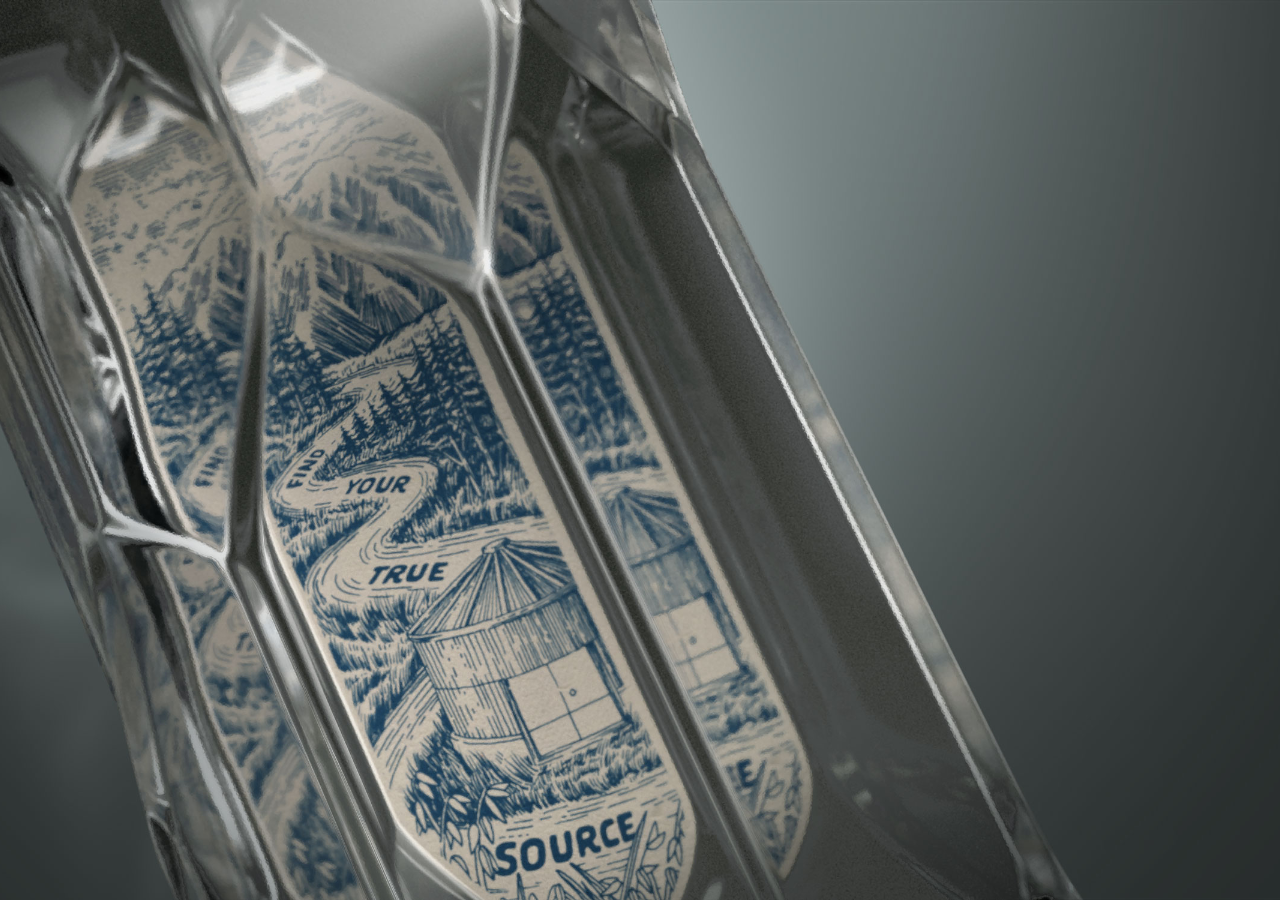
==== index.html @ 4bba0fbe "opposite order" ====
<!DOCTYPE html>
<html lang="en" class="no-js">
	<head>
		<meta charset="UTF-8" />
		<meta name="viewport" content="width=device-width, initial-scale=1">
		<title>Fake 3D Effect with WebGL</title>
		<link rel="stylesheet" type="text/css" href="css/base.css" />
		<script>
		document.documentElement.className="js";
		var supportsCssVars=function(){
			var e,t=document.createElement("style");
			return t.innerHTML="root: { --tmp-var: bold; }",document.head.appendChild(t),e=!!(window.CSS&&window.CSS.supports&&window.CSS.supports("font-weight","var(--tmp-var)")),t.parentNode.removeChild(t),e
			};
			supportsCssVars()||alert("This works in a modern browser that supports CSS Variables.");
		</script>
	</head>
	<body>
		<main>
			<div class="frame">
				<div 
					id="gl1" 
					data-imageOriginal="img/SO_Vodka_04.jpg" 
					data-imageDepth="img/SO_Vodka_04_map18.png" 
					data-horizontalThreshold="30" 
					data-verticalThreshold="15">
				</div>
			</div>
		</main>
		<script src="js/app.js"></script>
		<script src="js/devicemotionPermission.js"></script>
	</body>
</html>
---- css/base.css ----
article,aside,details,figcaption,figure,footer,header,hgroup,main,nav,section,summary{display:block;}audio,canvas,video{display:inline-block;}audio:not([controls]){display:none;height:0;}[hidden]{display:none;}html{font-family:sans-serif;-ms-text-size-adjust:100%;-webkit-text-size-adjust:100%;}body{margin:0;}a:focus{outline:thin dotted;}a:active,a:hover{outline:0;}h1{font-size:2em;margin:0.67em 0;}abbr[title]{border-bottom:1px dotted;}b,strong{font-weight:bold;}dfn{font-style:italic;}hr{-moz-box-sizing:content-box;box-sizing:content-box;height:0;}mark{background:#ff0;color:#000;}code,kbd,pre,samp{font-family:monospace,serif;font-size:1em;}pre{white-space:pre-wrap;}q{quotes:"\201C" "\201D" "\2018" "\2019";}small{font-size:80%;}sub,sup{font-size:75%;line-height:0;position:relative;vertical-align:baseline;}sup{top:-0.5em;}sub{bottom:-0.25em;}img{border:0;}svg:not(:root){overflow:hidden;}figure{margin:0;}fieldset{border:1px solid #c0c0c0;margin:0 2px;padding:0.35em 0.625em 0.75em;}legend{border:0;padding:0;}button,input,select,textarea{font-family:inherit;font-size:100%;margin:0;}button,input{line-height:normal;}button,select{text-transform:none;}button,html input[type="button"],input[type="reset"],input[type="submit"]{-webkit-appearance:button;cursor:pointer;}button[disabled],html input[disabled]{cursor:default;}input[type="checkbox"],input[type="radio"]{box-sizing:border-box;padding:0;}input[type="search"]{-webkit-appearance:textfield;-moz-box-sizing:content-box;-webkit-box-sizing:content-box;box-sizing:content-box;}input[type="search"]::-webkit-search-cancel-button,input[type="search"]::-webkit-search-decoration{-webkit-appearance:none;}button::-moz-focus-inner,input::-moz-focus-inner{border:0;padding:0;}textarea{overflow:auto;vertical-align:top;}table{border-collapse:collapse;border-spacing:0;}
*,
*::after,
*::before {
	box-sizing: border-box;
}

:root {
	font-size: 16px;
}

body {
	--color-text: #fff;
	--color-bg: #0e0e0f;
	--color-link: #826437;
	--color-link-hover: #fff;
	color: var(--color-text);
	background-color: var(--color-bg);
	font-family: moderno-fb, "Big Caslon", "Book Antiqua", "Palatino Linotype", Georgia, serif;
	-webkit-font-smoothing: antialiased;
	-moz-osx-font-smoothing: grayscale;
	overscroll-behavior: none;
}

.whitebg{
	background-color: white;
}

#gl1, #gl2, #gl3, #gl4 {
	width: 100vw;
	height: 100vh;
	margin: 0 auto;
	position: Absolute ;
}

#gl1 {
	left: 0;
	top: 0;
}

/* #gl2 {
	left: 50vw;
	top: 0;
}

#gl3 {
	left: 0vw;
	top: 50vh;
}

#gl4 {
	left: 50vw;
	top: 50vh;
} */

canvas {
	/* padding: 50px; */
	display: block;
}

/* Page Loader */
.js .loading::before {
	content: '';
	position: fixed;
	z-index: 100000;
	top: 0;
	left: 0;
	width: 100%;
	height: 100%;
	background: var(--color-bg);
}

.js .loading::after {
	content: '';
	position: fixed;
	z-index: 100000;
	top: 50%;
	left: 50%;
	width: 60px;
	height: 60px;
	margin: -30px 0 0 -30px;
	pointer-events: none;
	border-radius: 50%;
	opacity: 0.4;
	background: var(--color-link);
	animation: loaderAnim 0.7s linear infinite alternate forwards;
}

@keyframes loaderAnim {
	to {
		opacity: 1;
		transform: scale3d(0.5,0.5,1);
	}
}

a {
	font-size: large;
	text-decoration: none;
	color: inherit;
	outline: none;
}

.aw {
	color: black;
}

a:hover,
a:focus {
	color: var(--color-link-hover);
	outline: none;
}

.message {
	background: var(--color-text);
	color: var(--color-bg);
	padding: 1rem;
	position: fixed;
	top: 0;
	width: 100%;
	z-index: 10000;
	text-align: center;
}

.frame {
	padding: 3rem 5vw;
	position: relative;
	z-index: 1000;
	height: 100vh;
	display: grid;
	grid-template-columns: 75% 25%;
	grid-template-rows: auto auto auto;
	grid-template-areas: 'title links'
						 'content content'
						 'github demos'
	/* display: flex; */
	/* flex-direction: column; */
	/* align-items: center; */
	/* justify-content: center; */
}

.frame > * {
	position: relative;
}

.frame__title {
	font-size: 1.25rem;
	margin: 0;
	font-weight: normal;
}

.frame__tagline {
	display: none;
	margin: 0.5rem 0 2rem;
}

.frame__links {
	margin: 1rem 0;
}

.frame a {
	text-transform: lowercase;
}

.frame__links a:not(:last-child),
.frame__demos a:not(:last-child) {
	margin-right: 1rem;
}

.frame__demos {
	margin: 1rem 0;
}

.frame__demo--current,
.frame__demo--current:hover {
	color: var(--color-text);
}

.frame__content {
	position: fixed;
	top: 42.5vh;
	width: 100%;
	grid-area: content;
	margin: 0;
	line-height: 1;
	pointer-events: none;
	/* margin-top: 13vh; */
	/* padding-top: 43vh; */
	font-size: 8vw;
	font-family: essonnes-display, serif;
	mix-blend-mode: soft-light;
	font-weight: normal;
	text-align: center;
	color: #ffee8ab9;
}

.frame__contentw {
	position: fixed;
	top: 42.5vh;
	width: 100%;
	line-height: 1;
	pointer-events: none;
	/* padding-top: 43vh; */
	font-size: 8vw;
	font-family: essonnes-display, serif;
	mix-blend-mode: normal;
	font-weight: normal;
	text-align: center;
	color: black;
}

.menu {
	position: fixed;
	/* margin: 20px; */
	top: 97vh;
	left: 90vw;
	/* width: 100%; */
	z-index: 10000;
	text-align: right;
}

@media screen and (max-width: 53em) {
	.message {
		display: none;
	}
	.frame {
		position: fixed;
		text-align: left;
		z-index: 10000;
		top: 0;
		left: 0;
		display: grid;
		align-content: space-between;
		width: 100%;
		max-width: none;
		height: 100vh;
		padding: 2rem 3rem;
		pointer-events: none;
		grid-template-columns: 75% 25%;
		grid-template-rows: auto auto auto;
		grid-template-areas: 'title links'
							'content content'
							'github demos';
	}

	canvas{
		/* padding: 20px; */
	}

	.frame__title-wrap {
		grid-area: title;
		display: flex;
	}
	.frame__title {
		font-size: 1rem;
		margin: 0;
	}
	.frame__tagline {
		margin: 0 0 0 1rem;
		padding: 0 0 0 1rem;
		opacity: 0.6;
		display: block;
	}
	.frame__github {
		grid-area: github;
		justify-self: start;
		margin: 0;
	}
	.frame__demos {
		margin: 0;
		grid-area: demos;
		justify-self: end;
	}
	.frame__links {
		grid-area: links;
		padding: 0;
		justify-self: end;
	}
	.frame__content {
		top:47vh;
		grid-area: content;
		margin: 0;
		color: var(--color-link);
	}
	.frame__contentw {
		top:47vh;
		grid-area: content;
		margin: 0;
	}
	.frame a {
		pointer-events: auto;
	}
	.menu {
		top: 93vh;
		left: 80vw;
	}
	.aw {
		color: white;
	}
}
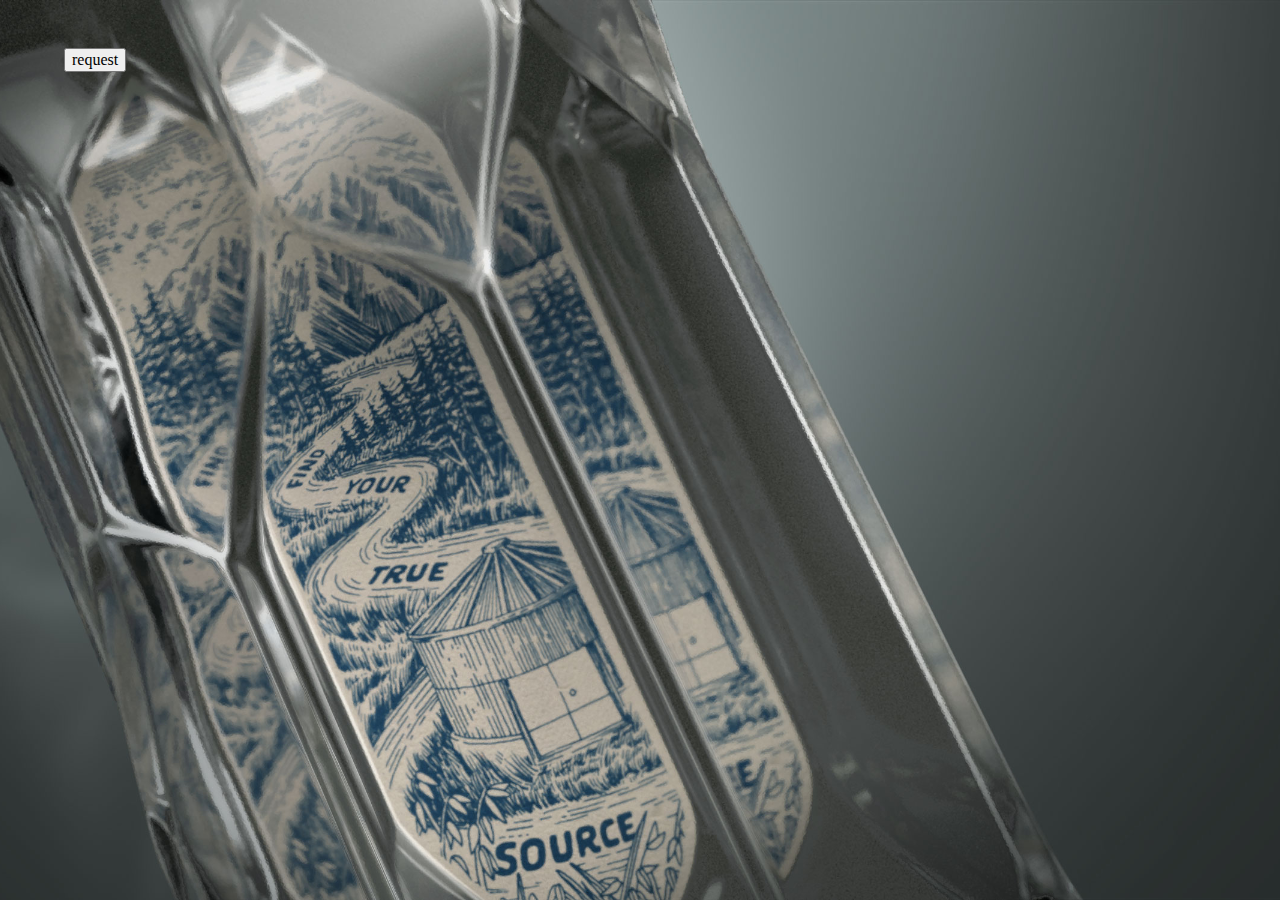
==== commit 00892817: "workssssssPlz" ====
--- a/index.html
+++ b/index.html
@@ -24,6 +24,9 @@
 					data-horizontalThreshold="30" 
 					data-verticalThreshold="15">
 				</div>
+				<div>
+					<button id="request">request</button>
+				</div>
 			</div>
 		</main>
 		<script src="js/app.js"></script>
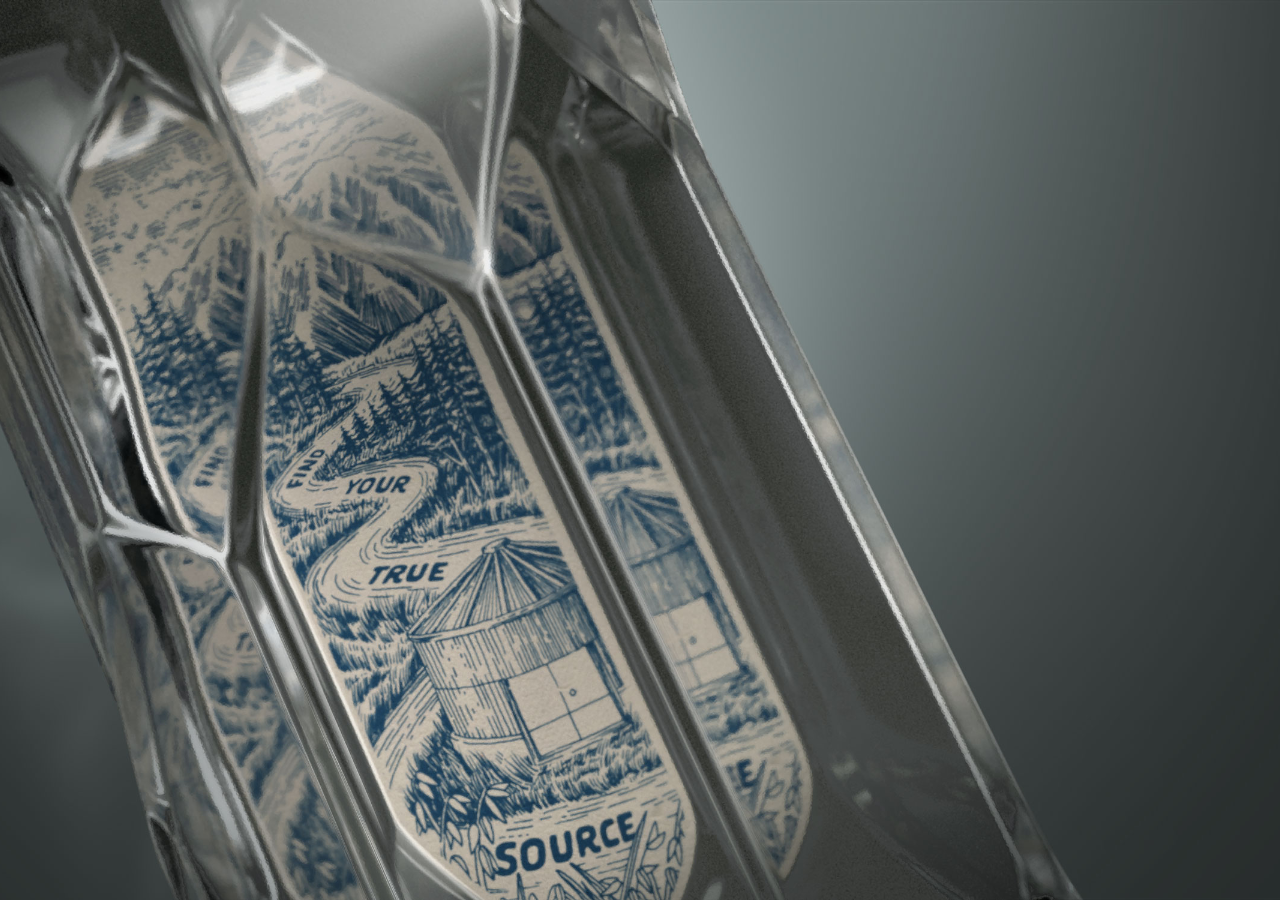
==== commit 8d3e2f3c: "AutoPermission" ====
--- a/index.html
+++ b/index.html
@@ -25,7 +25,7 @@
 					data-verticalThreshold="15">
 				</div>
 				<div>
-					<button id="request">request</button>
+					<!-- <button id="request">request</button> -->
 				</div>
 			</div>
 		</main>
--- a/css/base.css
+++ b/css/base.css
@@ -218,6 +218,7 @@
 	text-align: right;
 }
 
+/*
 @media screen and (max-width: 53em) {
 	.message {
 		display: none;
@@ -243,7 +244,7 @@
 	}
 
 	canvas{
-		/* padding: 20px; */
+		//padding: 20px;
 	}
 
 	.frame__title-wrap {
@@ -297,3 +298,4 @@
 		color: white;
 	}
 }
+*/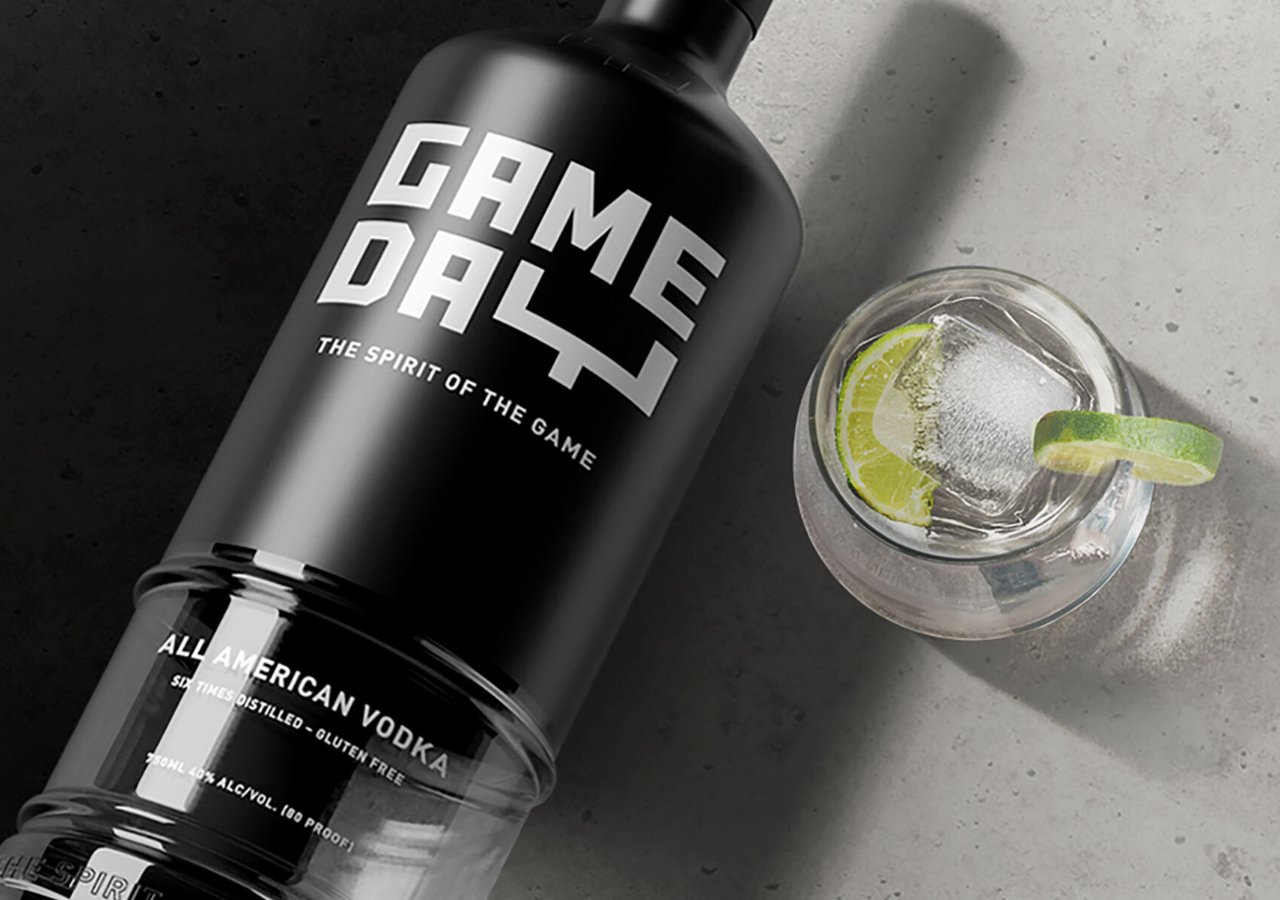
==== commit 1c11908d: "newimage" ====
--- a/index.html
+++ b/index.html
@@ -5,31 +5,19 @@
 		<meta name="viewport" content="width=device-width, initial-scale=1">
 		<title>Fake 3D Effect with WebGL</title>
 		<link rel="stylesheet" type="text/css" href="css/base.css" />
-		<script>
-		document.documentElement.className="js";
-		var supportsCssVars=function(){
-			var e,t=document.createElement("style");
-			return t.innerHTML="root: { --tmp-var: bold; }",document.head.appendChild(t),e=!!(window.CSS&&window.CSS.supports&&window.CSS.supports("font-weight","var(--tmp-var)")),t.parentNode.removeChild(t),e
-			};
-			supportsCssVars()||alert("This works in a modern browser that supports CSS Variables.");
-		</script>
 	</head>
 	<body>
 		<main>
 			<div class="frame">
 				<div 
 					id="gl1" 
-					data-imageOriginal="img/SO_Vodka_04.jpg" 
-					data-imageDepth="img/SO_Vodka_04_map18.png" 
-					data-horizontalThreshold="30" 
-					data-verticalThreshold="15">
-				</div>
-				<div>
-					<!-- <button id="request">request</button> -->
+					data-imageOriginal="img/GD_Splash_Horizontal.jpg" 
+					data-imageDepth="img/GD_Splash_Horizontal_map13.png" 
+					data-horizontalThreshold="45" 
+					data-verticalThreshold="40">
 				</div>
 			</div>
 		</main>
 		<script src="js/app.js"></script>
-		<script src="js/devicemotionPermission.js"></script>
 	</body>
 </html>
--- a/css/base.css
+++ b/css/base.css
@@ -20,6 +20,15 @@
 	-webkit-font-smoothing: antialiased;
 	-moz-osx-font-smoothing: grayscale;
 	overscroll-behavior: none;
+	/*hide scrollbar*/
+	overflow-x: hidden;
+	overflow-y: scroll;
+	-ms-overflow-style: none;  /* IE and Edge */
+	scrollbar-width: none;  /* Firefox */
+}
+
+body::-webkit-scrollbar {
+    display: none; /*for Chrome, Safari and Opera */
 }
 
 .whitebg{
@@ -34,24 +43,24 @@
 }
 
 #gl1 {
-	left: 0;
-	top: 0;
-}
-
-/* #gl2 {
-	left: 50vw;
-	top: 0;
+	left: 0vw;
+	top: 0vh;
+}
+
+#gl2 {
+	left: 0vw;
+	top: 100vh;
 }
 
 #gl3 {
 	left: 0vw;
-	top: 50vh;
+	top: 200vh;
 }
 
 #gl4 {
-	left: 50vw;
-	top: 50vh;
-} */
+	left: 0vw;
+	top: 300vh;
+}
 
 canvas {
 	/* padding: 50px; */
@@ -218,8 +227,39 @@
 	text-align: right;
 }
 
-/*
+
 @media screen and (max-width: 53em) {
+
+	#gl1, #gl2, #gl3, #gl4 {
+		width: 100vw;
+		height: 50vh;
+	}
+
+	#gl1 {
+		left: 0;
+		top: 0;
+	}
+	
+	#gl2 {
+		left: 0vw;
+		top: 50vh;
+	}
+	
+	#gl3 {
+		left: 0vw;
+		top: 100vh;
+	}
+	
+	#gl4 {
+		left: 0vw;
+		top: 150vh;
+	}
+	
+	canvas{
+		padding: 50px 0;
+	}
+
+	/*
 	.message {
 		display: none;
 	}
@@ -297,5 +337,5 @@
 	.aw {
 		color: white;
 	}
-}
-*/+	*/
+}